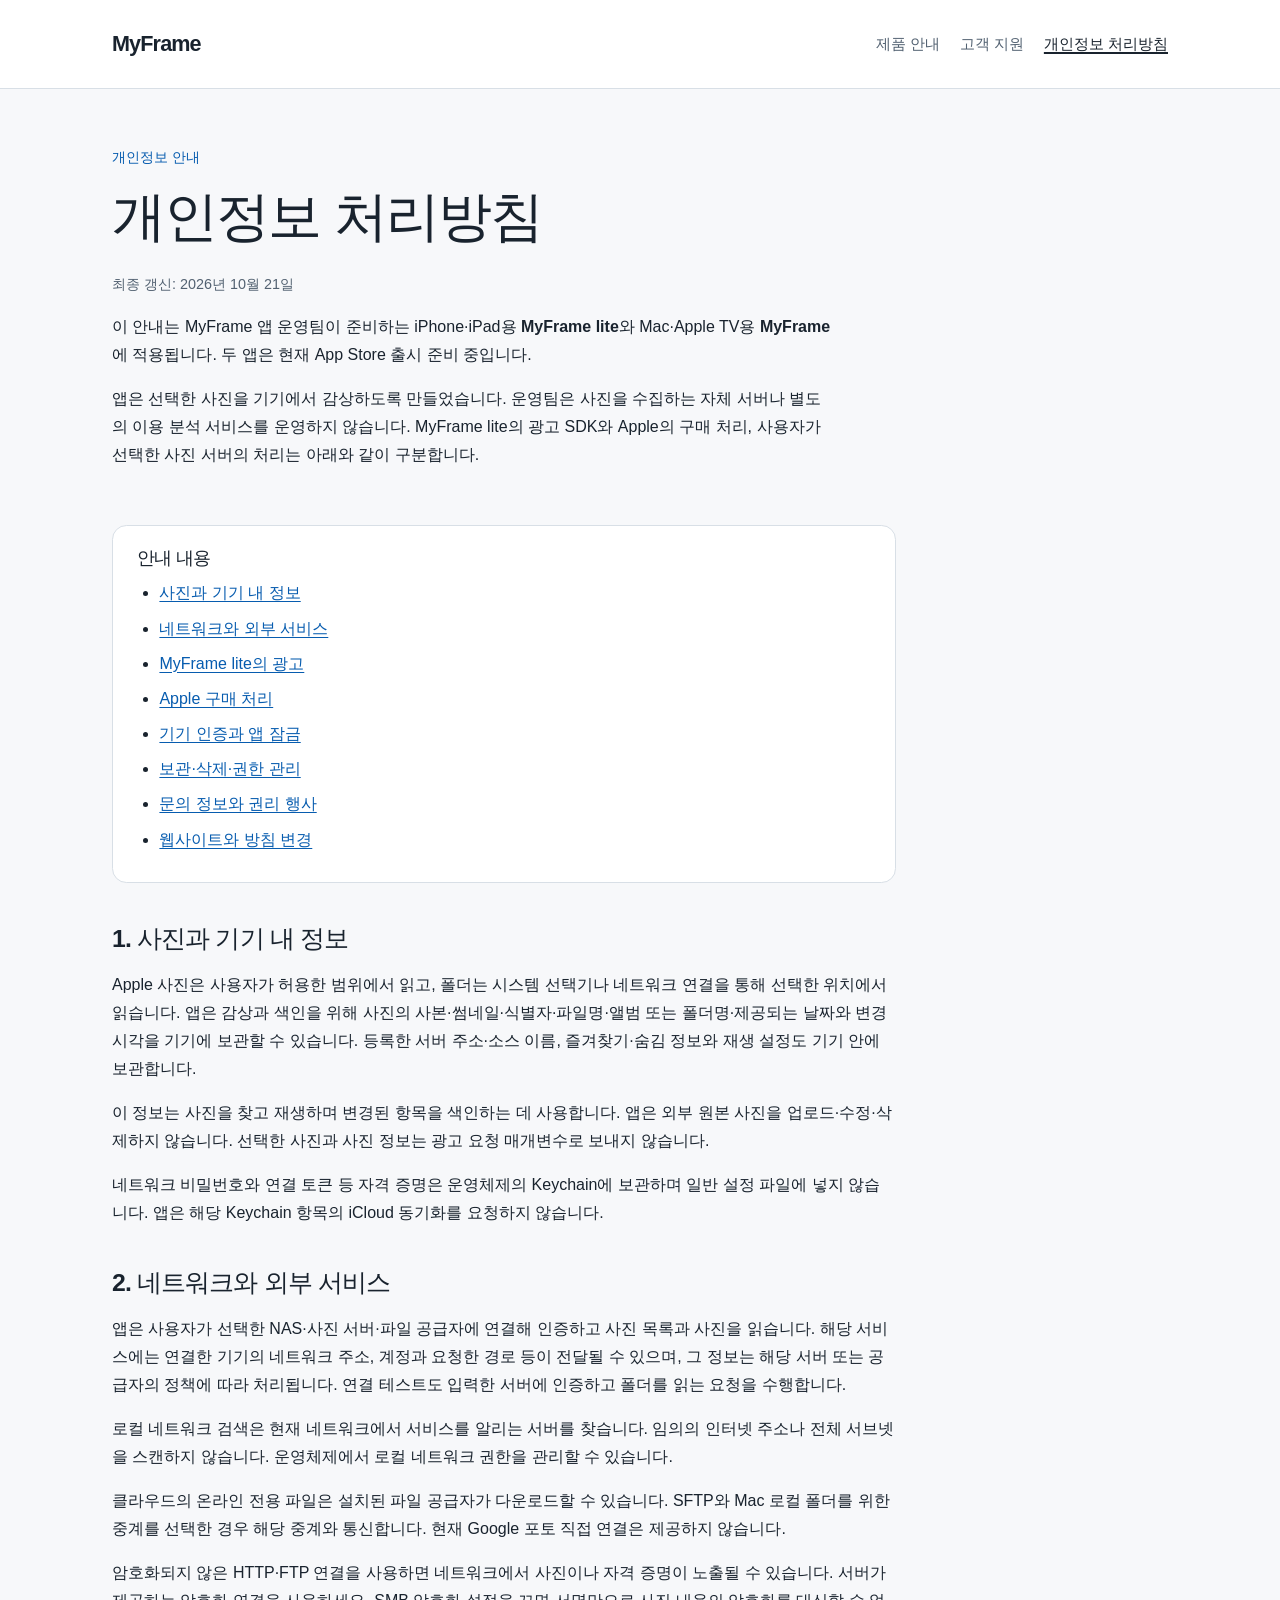
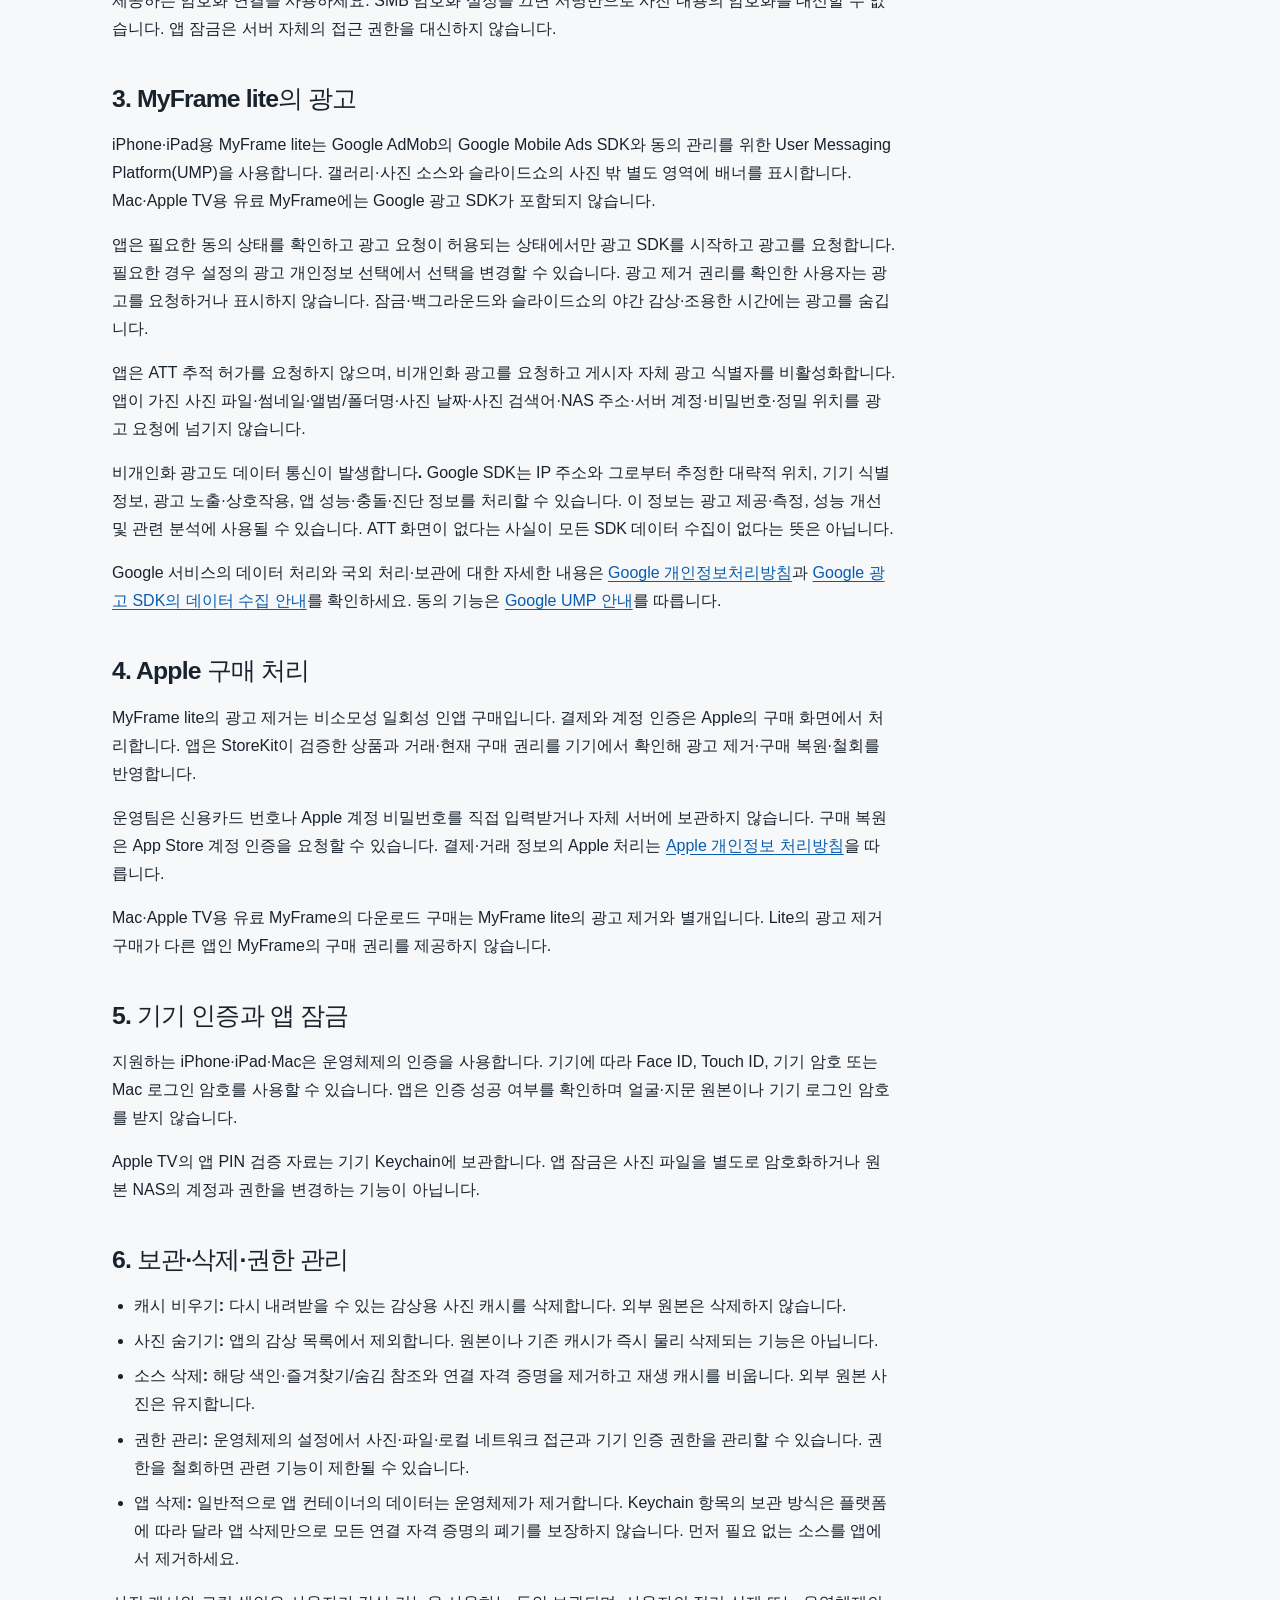
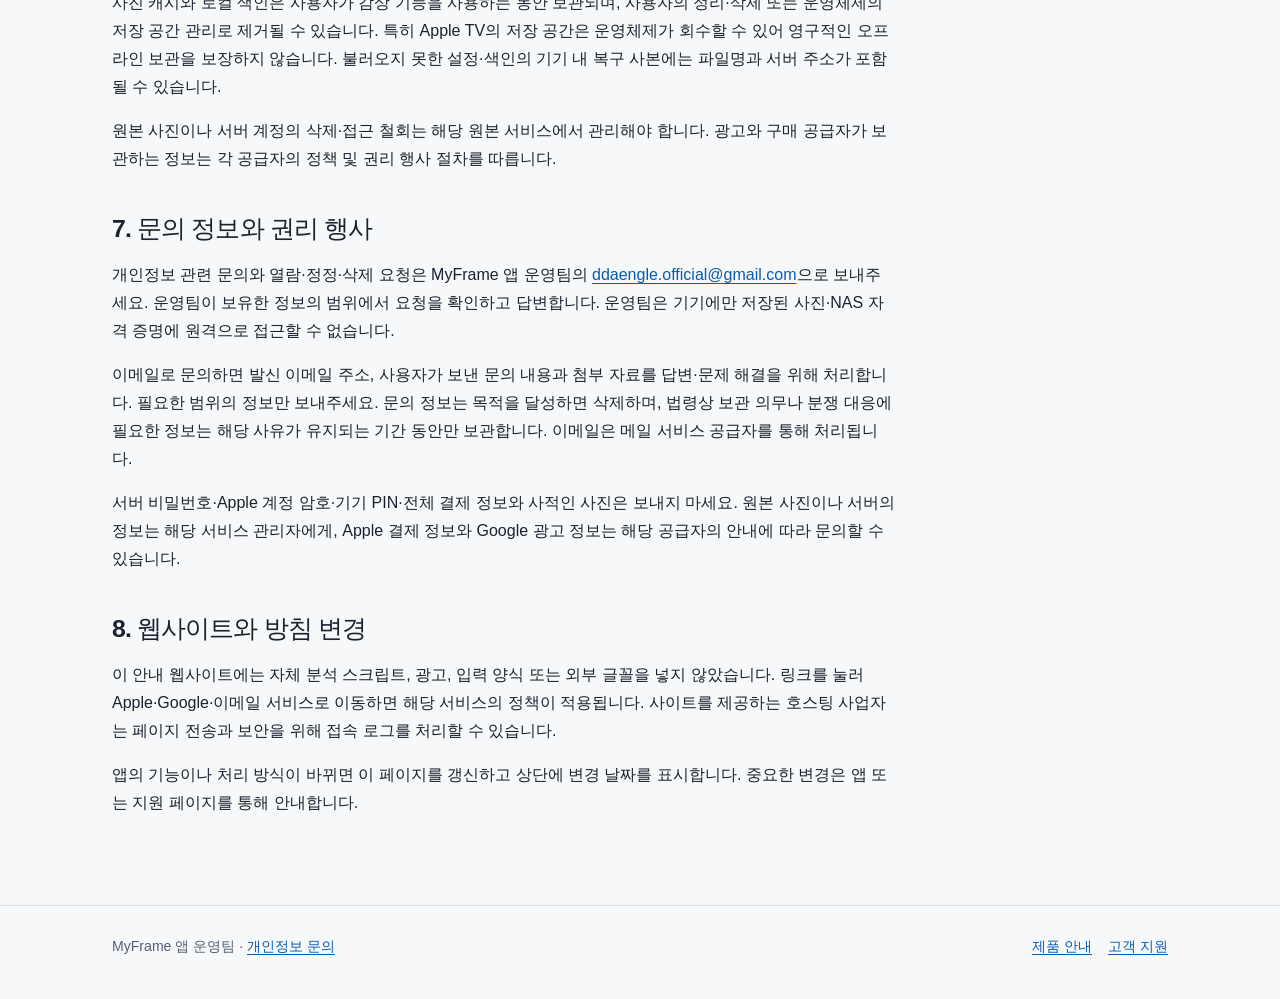
==== privacy.html @ 5ebeb4bc "Make MyFrame support and privacy information publicly accessible Publish the reviewed static product" ====
<!doctype html>
<html lang="ko">
<head>
  <meta charset="utf-8">
  <meta name="viewport" content="width=device-width, initial-scale=1">
  <meta name="color-scheme" content="light dark">
  <meta name="description" content="MyFrame과 MyFrame lite의 사진·연결 정보, 광고, 구매, 보관 및 삭제에 관한 개인정보 처리 안내입니다.">
  <title>개인정보 처리방침 · MyFrame</title>
  <link rel="stylesheet" href="styles.css">
</head>
<body>
  <a class="skip-link" href="#main">본문으로 이동</a>
  <header class="site-header">
    <div class="wrap header-inner">
      <a class="wordmark" href="index.html" aria-label="MyFrame 홈">MyFrame</a>
      <nav aria-label="주 메뉴">
        <a href="index.html">제품 안내</a>
        <a href="support.html">고객 지원</a>
        <a href="privacy.html" aria-current="page">개인정보 처리방침</a>
      </nav>
    </div>
  </header>
  <main id="main" class="wrap">
    <article class="article">
      <div class="hero">
        <p class="eyebrow">개인정보 안내</p>
        <h1>개인정보 처리방침</h1>
        <p class="meta">최종 갱신: <time datetime="2026-10-21">2026년 10월 21일</time></p>
        <p>이 안내는 MyFrame 앱 운영팀이 준비하는 iPhone·iPad용 <strong>MyFrame lite</strong>와 Mac·Apple TV용 <strong>MyFrame</strong>에 적용됩니다. 두 앱은 현재 App Store 출시 준비 중입니다.</p>
        <p>앱은 선택한 사진을 기기에서 감상하도록 만들었습니다. 운영팀은 사진을 수집하는 자체 서버나 별도의 이용 분석 서비스를 운영하지 않습니다. MyFrame lite의 광고 SDK와 Apple의 구매 처리, 사용자가 선택한 사진 서버의 처리는 아래와 같이 구분합니다.</p>
      </div>

      <aside class="toc" aria-labelledby="contents-title">
        <h2 id="contents-title">안내 내용</h2>
        <ul>
          <li><a href="#photos">사진과 기기 내 정보</a></li>
          <li><a href="#connections">네트워크와 외부 서비스</a></li>
          <li><a href="#advertising">MyFrame lite의 광고</a></li>
          <li><a href="#purchases">Apple 구매 처리</a></li>
          <li><a href="#authentication">기기 인증과 앱 잠금</a></li>
          <li><a href="#deletion">보관·삭제·권한 관리</a></li>
          <li><a href="#support">문의 정보와 권리 행사</a></li>
          <li><a href="#website">웹사이트와 방침 변경</a></li>
        </ul>
      </aside>

      <section id="photos" aria-labelledby="photos-title">
        <h2 id="photos-title">1. 사진과 기기 내 정보</h2>
        <p>Apple 사진은 사용자가 허용한 범위에서 읽고, 폴더는 시스템 선택기나 네트워크 연결을 통해 선택한 위치에서 읽습니다. 앱은 감상과 색인을 위해 사진의 사본·썸네일·식별자·파일명·앨범 또는 폴더명·제공되는 날짜와 변경 시각을 기기에 보관할 수 있습니다. 등록한 서버 주소·소스 이름, 즐겨찾기·숨김 정보와 재생 설정도 기기 안에 보관합니다.</p>
        <p>이 정보는 사진을 찾고 재생하며 변경된 항목을 색인하는 데 사용합니다. 앱은 외부 원본 사진을 업로드·수정·삭제하지 않습니다. 선택한 사진과 사진 정보는 광고 요청 매개변수로 보내지 않습니다.</p>
        <p>네트워크 비밀번호와 연결 토큰 등 자격 증명은 운영체제의 Keychain에 보관하며 일반 설정 파일에 넣지 않습니다. 앱은 해당 Keychain 항목의 iCloud 동기화를 요청하지 않습니다.</p>
      </section>

      <section id="connections" aria-labelledby="connections-title">
        <h2 id="connections-title">2. 네트워크와 외부 서비스</h2>
        <p>앱은 사용자가 선택한 NAS·사진 서버·파일 공급자에 연결해 인증하고 사진 목록과 사진을 읽습니다. 해당 서비스에는 연결한 기기의 네트워크 주소, 계정과 요청한 경로 등이 전달될 수 있으며, 그 정보는 해당 서버 또는 공급자의 정책에 따라 처리됩니다. 연결 테스트도 입력한 서버에 인증하고 폴더를 읽는 요청을 수행합니다.</p>
        <p>로컬 네트워크 검색은 현재 네트워크에서 서비스를 알리는 서버를 찾습니다. 임의의 인터넷 주소나 전체 서브넷을 스캔하지 않습니다. 운영체제에서 로컬 네트워크 권한을 관리할 수 있습니다.</p>
        <p>클라우드의 온라인 전용 파일은 설치된 파일 공급자가 다운로드할 수 있습니다. SFTP와 Mac 로컬 폴더를 위한 중계를 선택한 경우 해당 중계와 통신합니다. 현재 Google 포토 직접 연결은 제공하지 않습니다.</p>
        <p>암호화되지 않은 HTTP·FTP 연결을 사용하면 네트워크에서 사진이나 자격 증명이 노출될 수 있습니다. 서버가 제공하는 암호화 연결을 사용하세요. SMB 암호화 설정을 끄면 서명만으로 사진 내용의 암호화를 대신할 수 없습니다. 앱 잠금은 서버 자체의 접근 권한을 대신하지 않습니다.</p>
      </section>

      <section id="advertising" aria-labelledby="advertising-title">
        <h2 id="advertising-title">3. MyFrame lite의 광고</h2>
        <p>iPhone·iPad용 MyFrame lite는 Google AdMob의 Google Mobile Ads SDK와 동의 관리를 위한 User Messaging Platform(UMP)을 사용합니다. 갤러리·사진 소스와 슬라이드쇼의 사진 밖 별도 영역에 배너를 표시합니다. Mac·Apple TV용 유료 MyFrame에는 Google 광고 SDK가 포함되지 않습니다.</p>
        <p>앱은 필요한 동의 상태를 확인하고 광고 요청이 허용되는 상태에서만 광고 SDK를 시작하고 광고를 요청합니다. 필요한 경우 설정의 <strong>광고 개인정보 선택</strong>에서 선택을 변경할 수 있습니다. 광고 제거 권리를 확인한 사용자는 광고를 요청하거나 표시하지 않습니다. 잠금·백그라운드와 슬라이드쇼의 야간 감상·조용한 시간에는 광고를 숨깁니다.</p>
        <p>앱은 ATT 추적 허가를 요청하지 않으며, 비개인화 광고를 요청하고 게시자 자체 광고 식별자를 비활성화합니다. 앱이 가진 사진 파일·썸네일·앨범/폴더명·사진 날짜·사진 검색어·NAS 주소·서버 계정·비밀번호·정밀 위치를 광고 요청에 넘기지 않습니다.</p>
        <p><strong>비개인화 광고도 데이터 통신이 발생합니다.</strong> Google SDK는 IP 주소와 그로부터 추정한 대략적 위치, 기기 식별 정보, 광고 노출·상호작용, 앱 성능·충돌·진단 정보를 처리할 수 있습니다. 이 정보는 광고 제공·측정, 성능 개선 및 관련 분석에 사용될 수 있습니다. ATT 화면이 없다는 사실이 모든 SDK 데이터 수집이 없다는 뜻은 아닙니다.</p>
        <p>Google 서비스의 데이터 처리와 국외 처리·보관에 대한 자세한 내용은 <a href="https://policies.google.com/privacy?hl=ko">Google 개인정보처리방침</a>과 <a href="https://developers.google.com/admob/ios/privacy/data-disclosure?hl=ko">Google 광고 SDK의 데이터 수집 안내</a>를 확인하세요. 동의 기능은 <a href="https://developers.google.com/admob/ios/privacy?hl=ko">Google UMP 안내</a>를 따릅니다.</p>
      </section>

      <section id="purchases" aria-labelledby="purchases-title">
        <h2 id="purchases-title">4. Apple 구매 처리</h2>
        <p>MyFrame lite의 광고 제거는 비소모성 일회성 인앱 구매입니다. 결제와 계정 인증은 Apple의 구매 화면에서 처리합니다. 앱은 StoreKit이 검증한 상품과 거래·현재 구매 권리를 기기에서 확인해 광고 제거·구매 복원·철회를 반영합니다.</p>
        <p>운영팀은 신용카드 번호나 Apple 계정 비밀번호를 직접 입력받거나 자체 서버에 보관하지 않습니다. 구매 복원은 App Store 계정 인증을 요청할 수 있습니다. 결제·거래 정보의 Apple 처리는 <a href="https://www.apple.com/legal/privacy/ko/">Apple 개인정보 처리방침</a>을 따릅니다.</p>
        <p>Mac·Apple TV용 유료 MyFrame의 다운로드 구매는 MyFrame lite의 광고 제거와 별개입니다. Lite의 광고 제거 구매가 다른 앱인 MyFrame의 구매 권리를 제공하지 않습니다.</p>
      </section>

      <section id="authentication" aria-labelledby="authentication-title">
        <h2 id="authentication-title">5. 기기 인증과 앱 잠금</h2>
        <p>지원하는 iPhone·iPad·Mac은 운영체제의 인증을 사용합니다. 기기에 따라 Face ID, Touch ID, 기기 암호 또는 Mac 로그인 암호를 사용할 수 있습니다. 앱은 인증 성공 여부를 확인하며 얼굴·지문 원본이나 기기 로그인 암호를 받지 않습니다.</p>
        <p>Apple TV의 앱 PIN 검증 자료는 기기 Keychain에 보관합니다. 앱 잠금은 사진 파일을 별도로 암호화하거나 원본 NAS의 계정과 권한을 변경하는 기능이 아닙니다.</p>
      </section>

      <section id="deletion" aria-labelledby="deletion-title">
        <h2 id="deletion-title">6. 보관·삭제·권한 관리</h2>
        <ul>
          <li><strong>캐시 비우기:</strong> 다시 내려받을 수 있는 감상용 사진 캐시를 삭제합니다. 외부 원본은 삭제하지 않습니다.</li>
          <li><strong>사진 숨기기:</strong> 앱의 감상 목록에서 제외합니다. 원본이나 기존 캐시가 즉시 물리 삭제되는 기능은 아닙니다.</li>
          <li><strong>소스 삭제:</strong> 해당 색인·즐겨찾기/숨김 참조와 연결 자격 증명을 제거하고 재생 캐시를 비웁니다. 외부 원본 사진은 유지합니다.</li>
          <li><strong>권한 관리:</strong> 운영체제의 설정에서 사진·파일·로컬 네트워크 접근과 기기 인증 권한을 관리할 수 있습니다. 권한을 철회하면 관련 기능이 제한될 수 있습니다.</li>
          <li><strong>앱 삭제:</strong> 일반적으로 앱 컨테이너의 데이터는 운영체제가 제거합니다. Keychain 항목의 보관 방식은 플랫폼에 따라 달라 앱 삭제만으로 모든 연결 자격 증명의 폐기를 보장하지 않습니다. 먼저 필요 없는 소스를 앱에서 제거하세요.</li>
        </ul>
        <p>사진 캐시와 로컬 색인은 사용자가 감상 기능을 사용하는 동안 보관되며, 사용자의 정리·삭제 또는 운영체제의 저장 공간 관리로 제거될 수 있습니다. 특히 Apple TV의 저장 공간은 운영체제가 회수할 수 있어 영구적인 오프라인 보관을 보장하지 않습니다. 불러오지 못한 설정·색인의 기기 내 복구 사본에는 파일명과 서버 주소가 포함될 수 있습니다.</p>
        <p>원본 사진이나 서버 계정의 삭제·접근 철회는 해당 원본 서비스에서 관리해야 합니다. 광고와 구매 공급자가 보관하는 정보는 각 공급자의 정책 및 권리 행사 절차를 따릅니다.</p>
      </section>

      <section id="support" aria-labelledby="support-title">
        <h2 id="support-title">7. 문의 정보와 권리 행사</h2>
        <p>개인정보 관련 문의와 열람·정정·삭제 요청은 MyFrame 앱 운영팀의 <a href="mailto:ddaengle.official@gmail.com">ddaengle.official@gmail.com</a>으로 보내주세요. 운영팀이 보유한 정보의 범위에서 요청을 확인하고 답변합니다. 운영팀은 기기에만 저장된 사진·NAS 자격 증명에 원격으로 접근할 수 없습니다.</p>
        <p>이메일로 문의하면 발신 이메일 주소, 사용자가 보낸 문의 내용과 첨부 자료를 답변·문제 해결을 위해 처리합니다. 필요한 범위의 정보만 보내주세요. 문의 정보는 목적을 달성하면 삭제하며, 법령상 보관 의무나 분쟁 대응에 필요한 정보는 해당 사유가 유지되는 기간 동안만 보관합니다. 이메일은 메일 서비스 공급자를 통해 처리됩니다.</p>
        <p>서버 비밀번호·Apple 계정 암호·기기 PIN·전체 결제 정보와 사적인 사진은 보내지 마세요. 원본 사진이나 서버의 정보는 해당 서비스 관리자에게, Apple 결제 정보와 Google 광고 정보는 해당 공급자의 안내에 따라 문의할 수 있습니다.</p>
      </section>

      <section id="website" aria-labelledby="website-title">
        <h2 id="website-title">8. 웹사이트와 방침 변경</h2>
        <p>이 안내 웹사이트에는 자체 분석 스크립트, 광고, 입력 양식 또는 외부 글꼴을 넣지 않았습니다. 링크를 눌러 Apple·Google·이메일 서비스로 이동하면 해당 서비스의 정책이 적용됩니다. 사이트를 제공하는 호스팅 사업자는 페이지 전송과 보안을 위해 접속 로그를 처리할 수 있습니다.</p>
        <p>앱의 기능이나 처리 방식이 바뀌면 이 페이지를 갱신하고 상단에 변경 날짜를 표시합니다. 중요한 변경은 앱 또는 지원 페이지를 통해 안내합니다.</p>
      </section>
    </article>
  </main>
  <footer class="site-footer">
    <div class="wrap footer-inner">
      <span>MyFrame 앱 운영팀 · <a href="mailto:ddaengle.official@gmail.com">개인정보 문의</a></span>
      <div class="footer-links"><a href="index.html">제품 안내</a><a href="support.html">고객 지원</a></div>
    </div>
  </footer>
</body>
</html>
---- styles.css ----
:root {
  color-scheme: light dark;
  --background: #f7f8fa;
  --surface: #ffffff;
  --text: #19232e;
  --muted: #526171;
  --line: #d8dfe6;
  --accent: #075caf;
  --soft: #eaf3fc;
  --focus: #005fcc;
  font-family: -apple-system, BlinkMacSystemFont, "Apple SD Gothic Neo", "Noto Sans KR", sans-serif;
  font-synthesis: none;
}

* { box-sizing: border-box; }
html { scroll-padding-top: 1.5rem; }
body { margin: 0; background: var(--background); color: var(--text); line-height: 1.75; }
a { color: var(--accent); text-underline-offset: .2em; overflow-wrap: anywhere; }
a:hover { text-decoration-thickness: 2px; }
a:focus-visible, summary:focus-visible { outline: 3px solid var(--focus); outline-offset: 5px; border-radius: 3px; }
.skip-link { position: absolute; left: 1rem; top: -8rem; z-index: 1; padding: .75rem 1rem; background: var(--surface); }
.skip-link:focus { top: 1rem; }
.wrap { width: min(100% - 3rem, 66rem); margin-inline: auto; }
.site-header { border-bottom: 1px solid var(--line); background: var(--surface); }
.header-inner { min-height: 5.5rem; display: flex; justify-content: space-between; align-items: center; gap: 1rem; padding-block: 1rem; }
.wordmark { color: var(--text); font-size: 1.35rem; font-weight: 750; letter-spacing: -.04em; text-decoration: none; }
nav { display: flex; flex-wrap: wrap; gap: .2rem 1.25rem; }
nav a { padding-block: .45rem; color: var(--muted); text-decoration: none; font-size: .93rem; }
nav a[aria-current="page"] { color: var(--text); text-decoration: underline; text-decoration-thickness: 2px; }
main { padding-block: 3.5rem 4.5rem; }
.hero { max-width: 45rem; padding-bottom: 2.5rem; }
.eyebrow { color: var(--accent); font-size: .9rem; font-weight: 650; margin: 0 0 .75rem; }
h1, h2, h3 { line-height: 1.3; letter-spacing: -.035em; overflow-wrap: anywhere; }
h1 { font-size: clamp(2rem, 5vw, 3.35rem); margin: 0 0 1.25rem; font-weight: 750; }
h2 { font-size: 1.55rem; margin: 0 0 1rem; }
h3 { font-size: 1.15rem; margin: 0 0 .6rem; }
p { margin: 0 0 1rem; }
.lead { color: var(--muted); font-size: 1.12rem; line-height: 1.85; }
.muted, .meta { color: var(--muted); }
.meta { font-size: .9rem; }
.notice { padding: 1rem 1.25rem; border-left: 3px solid var(--accent); background: var(--soft); border-radius: 0 .6rem .6rem 0; }
.section { margin-top: 3rem; }
.grid { display: grid; grid-template-columns: repeat(3, minmax(0, 1fr)); gap: 1rem; }
.editions { grid-template-columns: repeat(2, minmax(0, 1fr)); }
.card { background: var(--surface); border: 1px solid var(--line); border-radius: .9rem; padding: 1.5rem; }
.card p:last-child, .notice p:last-child { margin-bottom: 0; }
.tag { display: inline-block; font-size: .8rem; color: var(--accent); background: var(--soft); padding: .2rem .65rem; border-radius: 1rem; margin-bottom: .85rem; }
.contact { margin-top: 2rem; }
.contact a { font-weight: 650; }
.article { max-width: 49rem; }
.article > section { margin-top: 2.5rem; }
.article ul, .article ol { padding-left: 1.4rem; }
.article li { margin-block: .45rem; }
.toc { padding: 1.3rem 1.5rem; background: var(--surface); border: 1px solid var(--line); border-radius: .9rem; }
.toc h2 { font-size: 1.1rem; margin-bottom: .6rem; }
.toc ul { margin-block: 0; }
.faq { margin-top: 1.5rem; border-top: 1px solid var(--line); }
details { border-bottom: 1px solid var(--line); padding: 1.05rem 0; }
summary { cursor: pointer; font-size: 1.04rem; font-weight: 650; padding-right: .75rem; }
details[open] summary { margin-bottom: .9rem; }
details p, details ul, details ol { color: var(--muted); }
details p:last-child { margin-bottom: .2rem; }
.site-footer { border-top: 1px solid var(--line); color: var(--muted); font-size: .88rem; padding-block: 1.75rem 2.5rem; }
.footer-inner { display: flex; justify-content: space-between; gap: 1.25rem; flex-wrap: wrap; }
.footer-links { display: flex; gap: 1rem; flex-wrap: wrap; }

@media (prefers-color-scheme: dark) {
  :root {
    --background: #111820;
    --surface: #19232e;
    --text: #f0f4f8;
    --muted: #b8c5d3;
    --line: #3a4a5b;
    --accent: #8dc7ff;
    --soft: #20384f;
    --focus: #9bcfff;
  }
}

@media (max-width: 42rem) {
  .wrap { width: min(100% - 2rem, 66rem); }
  .header-inner { align-items: flex-start; flex-direction: column; gap: .25rem; padding-block: 1rem .7rem; }
  nav { gap: .1rem 1rem; }
  main { padding-block: 2.5rem 3.5rem; }
  .hero { padding-bottom: 1.5rem; }
  .grid, .editions { grid-template-columns: 1fr; }
  .card { padding: 1.25rem; }
  .section { margin-top: 2.5rem; }
  .lead { font-size: 1.04rem; }
}

@media (forced-colors: active) {
  .card, .toc, .notice { border: 1px solid CanvasText; }
  .tag { border: 1px solid CanvasText; }
}

@media print {
  :root { color-scheme: light; --background: #fff; --surface: #fff; --text: #000; --muted: #333; --line: #aaa; --accent: #000; --soft: #fff; }
  .wrap { width: 100%; }
  .skip-link, nav { display: none; }
  main { padding-block: 1rem; }
  .card, .toc { break-inside: avoid; }
}
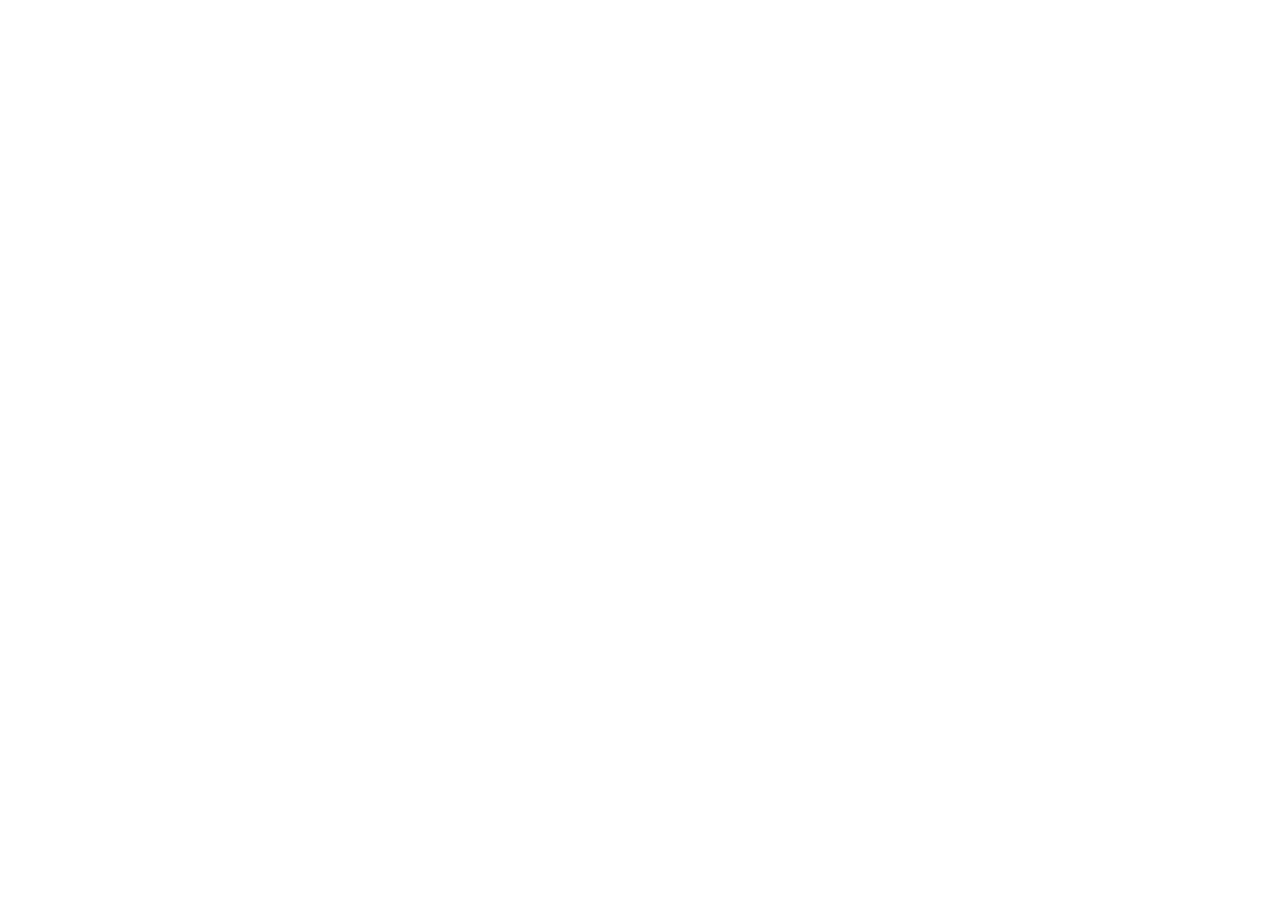
==== commit 1e9cd06c: "Keep saved support links working after the branded site migration The new organization Pages routes " ====
--- a/privacy.html
+++ b/privacy.html
@@ -6,6 +6,8 @@
   <meta name="color-scheme" content="light dark">
   <meta name="description" content="MyFrame과 MyFrame lite의 사진·연결 정보, 광고, 구매, 보관 및 삭제에 관한 개인정보 처리 안내입니다.">
   <title>개인정보 처리방침 · MyFrame</title>
+  <link rel="canonical" href="https://ddaengle.github.io/myframe/privacy.html">
+  <meta http-equiv="refresh" content="0; url=https://ddaengle.github.io/myframe/privacy.html">
   <link rel="stylesheet" href="styles.css">
 </head>
 <body>
@@ -20,6 +22,7 @@
       </nav>
     </div>
   </header>
+  <div class="wrap notice"><p>MyFrame 개인정보 처리방침의 주소가 변경되었습니다. 자동으로 이동하지 않으면 <a href="https://ddaengle.github.io/myframe/privacy.html">새 개인정보 처리방침 페이지를 열어 주세요.</a></p></div>
   <main id="main" class="wrap">
     <article class="article">
       <div class="hero">
